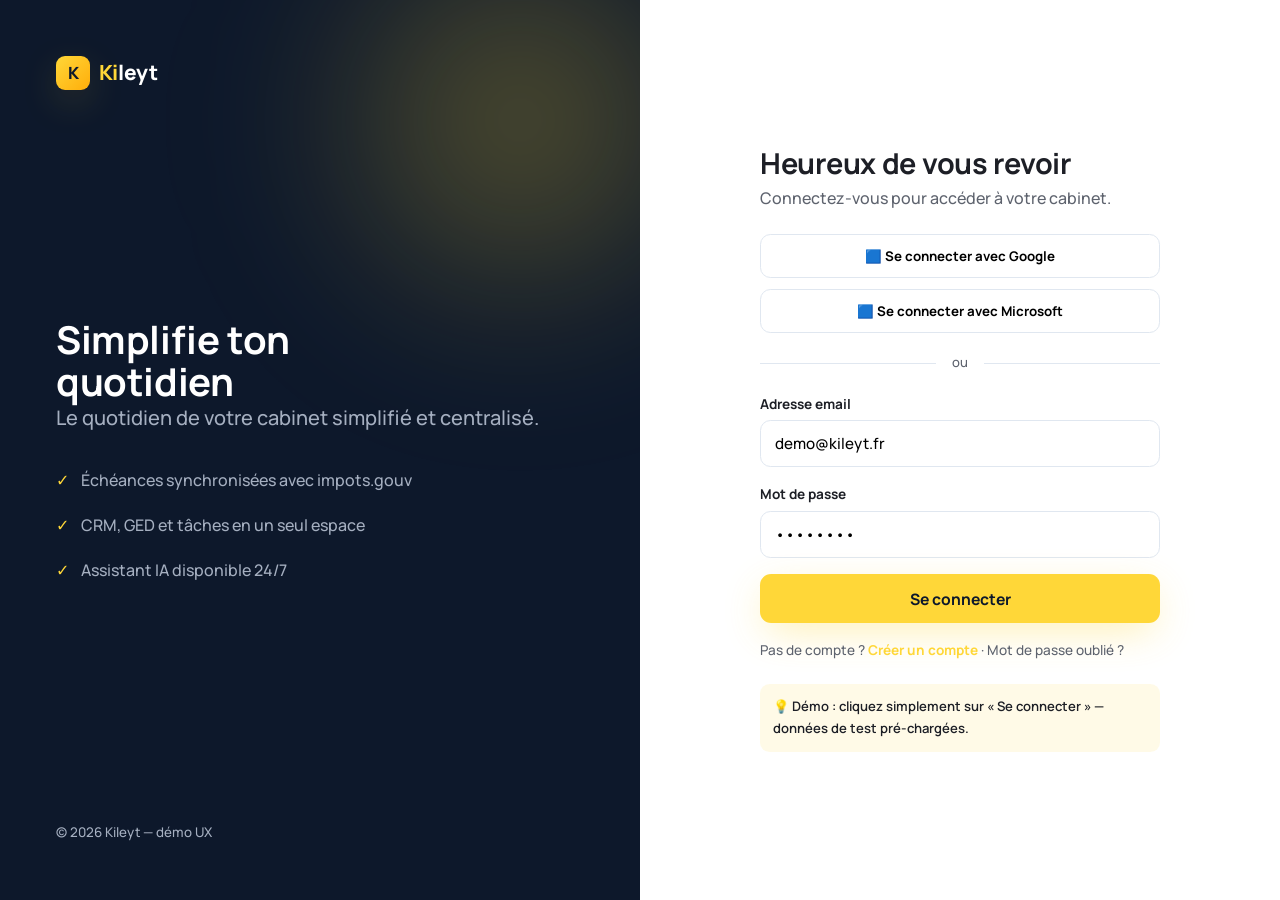
==== app/index.html @ 23850475 "Kileyt — clone UX statique de Teradion (rebrand Kileyt) Landing marketing complète (parallax/scroll-" ====
<!doctype html>
<html lang="fr">
<head>
<meta charset="utf-8">
<meta name="viewport" content="width=device-width,initial-scale=1">
<title>Kileyt — Application</title>
<link rel="icon" href="../assets/img/favicon.svg" type="image/svg+xml">
<link rel="preconnect" href="https://fonts.googleapis.com">
<link rel="preconnect" href="https://fonts.gstatic.com" crossorigin>
<link href="https://fonts.googleapis.com/css2?family=Manrope:wght@400;500;600;700;800&display=swap" rel="stylesheet">
<link rel="stylesheet" href="../assets/css/kileyt.css">
<link rel="stylesheet" href="css/app.css">
</head>
<body>
<div id="root"></div>

<!-- data + store -->
<script src="js/data.js"></script>
<script src="js/store.js"></script>
<script src="js/ai-assistant.js"></script>

<!-- screens -->
<script src="js/screens/login.js"></script>
<script src="js/screens/dashboard.js"></script>
<script src="js/screens/echeances.js"></script>
<script src="js/screens/synthese.js"></script>
<script src="js/screens/cvae.js"></script>
<script src="js/screens/bilans.js"></script>
<script src="js/screens/depot.js"></script>
<script src="js/screens/habilitations.js"></script>
<script src="js/screens/attestations.js"></script>
<script src="js/screens/crm.js"></script>
<script src="js/screens/onboarding.js"></script>
<script src="js/screens/messagerie.js"></script>
<script src="js/screens/taches.js"></script>
<script src="js/screens/ged.js"></script>
<script src="js/screens/equipes.js"></script>
<script src="js/screens/parametres.js"></script>

<!-- router last -->
<script src="js/router.js"></script>
</body>
</html>
---- assets/css/kileyt.css ----
/* ============================================================
   KILEYT — Design system (clone fidèle Teradion, rebrand Kileyt)
   Navy + Gold · Manrope · shadcn-like tokens
   ============================================================ */

/* ---------- Tokens (HSL, convention shadcn) ---------- */
:root {
  --background: 218 54% 11%;
  --foreground: 0 0% 100%;
  --card: 0 0% 100%;
  --card-foreground: 223 14% 13%;
  --popover: 0 0% 100%;
  --popover-foreground: 223 14% 13%;
  --primary: 48 100% 61%;
  --primary-foreground: 218 54% 11%;
  --secondary: 218 38% 19%;
  --secondary-foreground: 0 0% 100%;
  --muted: 216 33% 97%;
  --muted-foreground: 220 8% 40%;
  --accent: 216 100% 92%;
  --accent-foreground: 218 38% 19%;
  --accent-gold: 48 100% 90%;
  --destructive: 0 84.2% 60.2%;
  --destructive-foreground: 0 0% 100%;
  --border: 216 33% 91%;
  --input: 216 33% 91%;
  --ring: 48 100% 61%;
  --radius: .625rem;

  --sidebar-background: 218 54% 11%;
  --sidebar-foreground: 216 20% 75%;
  --sidebar-primary: 48 100% 61%;
  --sidebar-primary-foreground: 218 54% 11%;
  --sidebar-accent: 218 38% 19%;
  --sidebar-accent-foreground: 0 0% 100%;
  --sidebar-border: 218 38% 25%;
  --sidebar-ring: 48 100% 61%;

  --navy-dark: 218 54% 11%;
  --navy-light: 218 38% 19%;
  --gold: 48 100% 61%;
  --gold-pale: 48 100% 90%;
  --gray-bg: 216 33% 97%;
  --gray-card: 220 10% 96%;
  --text-dark: 223 14% 13%;
  --text-muted: 220 8% 40%;
  --text-light: 217 17% 70%;
  --blue-accent: 216 100% 92%;
  --impots-blue: 210 100% 45%;
  --impots-red: 0 75% 50%;

  /* status */
  --success: 152 56% 42%;
  --warning: 38 92% 50%;
  --danger: 0 75% 55%;
  --info: 210 100% 45%;

  --shadow-sm: 0 1px 2px rgba(13,27,46,.06);
  --shadow: 0 4px 16px rgba(13,27,46,.08);
  --shadow-lg: 0 18px 50px -12px rgba(13,27,46,.22);
  --shadow-gold: 0 12px 40px -8px hsl(48 100% 61% / .45);
  --maxw: 1200px;
}

/* ---------- Reset ---------- */
*,*::before,*::after{box-sizing:border-box;margin:0;padding:0}
html{scroll-behavior:smooth;-webkit-text-size-adjust:100%}
body{
  font-family:"Manrope",system-ui,-apple-system,"Segoe UI",sans-serif;
  color:hsl(var(--text-dark));
  background:hsl(var(--gray-bg));
  line-height:1.62;
  font-weight:500;            /* texte plein, « épais » et lisible */
  font-style:normal;          /* jamais d'italique */
  -webkit-font-smoothing:antialiased;
  text-rendering:optimizeLegibility;
  overflow-x:hidden;
}
/* jamais d'italique nulle part */
i,em,blockquote,cite,.lead,p{font-style:normal}
img{max-width:100%;display:block}
a{color:inherit;text-decoration:none}
button{font-family:inherit;cursor:pointer;border:none;background:none}
ul{list-style:none}
:focus-visible{outline:2px solid hsl(var(--gold));outline-offset:2px;border-radius:4px}
::selection{background:hsl(var(--gold)/.35)}

/* ---------- Typo ---------- */
h1,h2,h3,h4{font-weight:800;line-height:1.08;letter-spacing:-.02em;color:hsl(var(--text-dark))}
h1{font-size:clamp(2.6rem,6vw,4.5rem)}
h2{font-size:clamp(2rem,4vw,3rem);font-weight:700;letter-spacing:-.01em}
h3{font-size:1.25rem;font-weight:700}
.eyebrow{
  font-size:.78rem;font-weight:700;letter-spacing:.14em;text-transform:uppercase;
  color:hsl(var(--gold));
}
.muted{color:hsl(var(--text-muted))}
.lead{font-size:clamp(1.05rem,1.6vw,1.25rem);color:hsl(var(--text-muted));line-height:1.6}
.gold-text{color:hsl(var(--gold))}
.container{max-width:var(--maxw);margin:0 auto;padding:0 24px}
.center{text-align:center}

/* ---------- Buttons ---------- */
.btn{
  display:inline-flex;align-items:center;justify-content:center;gap:.5rem;
  font-weight:700;font-size:.98rem;padding:.85rem 1.5rem;border-radius:.7rem;
  transition:transform .18s cubic-bezier(.2,.8,.2,1),box-shadow .2s,background .2s,color .2s;
  white-space:nowrap;
}
.btn:active{transform:translateY(1px) scale(.99)}
.btn-gold{background:hsl(var(--gold));color:hsl(var(--navy-dark));box-shadow:var(--shadow-gold)}
.btn-gold:hover{transform:translateY(-2px);box-shadow:0 16px 50px -8px hsl(48 100% 61% / .6)}
.btn-ghost{color:hsl(var(--foreground));background:transparent}
.btn-ghost:hover{background:hsl(var(--foreground)/.08)}
.btn-outline{border:1.5px solid hsl(var(--border));color:hsl(var(--text-dark));background:#fff}
.btn-outline:hover{border-color:hsl(var(--gold));color:hsl(var(--text-dark));box-shadow:var(--shadow)}
.btn-navy{background:hsl(var(--navy-dark));color:#fff}
.btn-navy:hover{transform:translateY(-2px);box-shadow:var(--shadow-lg)}
.btn-sm{padding:.5rem .9rem;font-size:.85rem;border-radius:.55rem}
.btn-lg{padding:1.05rem 2rem;font-size:1.05rem}

/* ---------- Badges / pills ---------- */
.pill{display:inline-flex;align-items:center;gap:.45rem;padding:.4rem .85rem;border-radius:999px;font-size:.82rem;font-weight:600}
.pill-glass{background:hsl(var(--foreground)/.07);border:1px solid hsl(var(--foreground)/.12);color:hsl(var(--text-light));backdrop-filter:blur(8px)}
.badge{display:inline-flex;align-items:center;gap:.35rem;padding:.2rem .6rem;border-radius:.45rem;font-size:.72rem;font-weight:700;letter-spacing:.02em}
.badge-tva{background:hsl(210 100% 45%/.12);color:hsl(210 100% 38%)}
.badge-is{background:hsl(270 60% 55%/.14);color:hsl(270 50% 48%)}
.badge-cfe{background:hsl(28 90% 50%/.14);color:hsl(28 85% 42%)}
.badge-cvae{background:hsl(330 70% 55%/.12);color:hsl(330 60% 48%)}
.badge-bilan{background:hsl(152 56% 42%/.14);color:hsl(152 56% 32%)}
.badge-success{background:hsl(var(--success)/.14);color:hsl(var(--success))}
.badge-warning{background:hsl(var(--warning)/.16);color:hsl(38 92% 38%)}
.badge-danger{background:hsl(var(--danger)/.13);color:hsl(var(--danger))}
.badge-muted{background:hsl(var(--muted-foreground)/.12);color:hsl(var(--text-muted))}

/* ---------- Cards ---------- */
.card{background:hsl(var(--card));border:1px solid hsl(var(--border));border-radius:1rem;box-shadow:var(--shadow-sm)}
.card-pad{padding:1.5rem}
.surface{background:#fff;border:1px solid hsl(var(--border));border-radius:1.1rem;box-shadow:var(--shadow)}

/* ============================================================
   MARKETING — header / hero / sections
   ============================================================ */
.site-header{
  position:sticky;top:0;z-index:60;
  background:hsl(var(--navy-dark)/.82);backdrop-filter:saturate(140%) blur(14px);
  border-bottom:1px solid hsl(var(--foreground)/.07);
}
.site-header.scrolled{background:hsl(var(--navy-dark)/.96);box-shadow:0 8px 30px -10px rgba(0,0,0,.5)}
.nav{display:flex;align-items:center;justify-content:space-between;height:72px;max-width:var(--maxw);margin:0 auto;padding:0 24px}
.nav-links{display:flex;align-items:center;gap:2rem}
.nav-links a,.nav-links button{color:hsl(var(--text-light));font-weight:600;font-size:.95rem;transition:color .2s}
.nav-links a:hover,.nav-links button:hover{color:#fff}
.nav-actions{display:flex;align-items:center;gap:1rem}

/* logo */
.logo{display:inline-flex;align-items:center;gap:.55rem;font-weight:800;font-size:1.3rem;letter-spacing:-.02em;color:#fff}
.logo-mark{
  width:34px;height:34px;border-radius:9px;display:grid;place-items:center;
  background:linear-gradient(135deg,hsl(48 100% 61%),hsl(40 100% 52%));
  color:hsl(var(--navy-dark));font-weight:900;font-size:1.05rem;box-shadow:var(--shadow-gold)
}
.logo .lo-accent{color:hsl(var(--gold))}

/* hero */
.hero{position:relative;background:hsl(var(--navy-dark));color:#fff;overflow:hidden;padding:clamp(4rem,9vw,7.5rem) 0 clamp(3rem,7vw,5rem)}
.hero-bg{position:absolute;inset:0;z-index:0;pointer-events:none}
.hero-bg .glow{position:absolute;border-radius:50%;filter:blur(90px);opacity:.5}
.glow-gold{width:520px;height:520px;background:radial-gradient(circle,hsl(48 100% 61%/.5),transparent 70%);top:-120px;right:-80px}
.glow-blue{width:560px;height:560px;background:radial-gradient(circle,hsl(216 90% 55%/.4),transparent 70%);bottom:-180px;left:-120px}
.hero-grid{position:absolute;inset:0;background-image:linear-gradient(hsl(var(--foreground)/.04) 1px,transparent 1px),linear-gradient(90deg,hsl(var(--foreground)/.04) 1px,transparent 1px);background-size:46px 46px;mask-image:radial-gradient(ellipse 80% 60% at 50% 0,#000,transparent 75%)}
.hero .container{position:relative;z-index:2;text-align:center}
.hero h1{color:#fff;max-width:14ch;margin:0 auto 1.4rem}
.hero h1 .gold-text{display:block}
.hero-pills{display:flex;gap:.8rem;justify-content:center;flex-wrap:wrap;margin-bottom:2rem}
.avatars{display:inline-flex;align-items:center}
.avatars span{width:24px;height:24px;border-radius:50%;border:2px solid hsl(var(--navy-dark));display:grid;place-items:center;font-size:.6rem;font-weight:800;color:#fff;margin-left:-8px}
.avatars span:first-child{margin-left:0}
.hero .lead{max-width:46ch;margin:0 auto 2.2rem;color:hsl(var(--text-light))}
.hero-cta{display:flex;gap:1rem;justify-content:center;flex-wrap:wrap}

/* hero product mock */
.hero-mock{position:relative;z-index:2;max-width:980px;margin:3.5rem auto 0;border-radius:14px;overflow:hidden;border:1px solid hsl(var(--foreground)/.12);box-shadow:0 40px 90px -30px rgba(0,0,0,.8);background:#fff}
.float-chip{position:absolute;z-index:3;background:#fff;color:hsl(var(--text-dark));border-radius:12px;padding:.7rem 1rem;box-shadow:var(--shadow-lg);font-weight:700;font-size:.85rem;display:flex;align-items:center;gap:.5rem}

/* sections */
.section{padding:clamp(4rem,8vw,6.5rem) 0}
.section-dark{background:hsl(var(--navy-dark));color:#fff}
.section-dark h2,.section-dark h3{color:#fff}
.section-tight{padding:clamp(3rem,5vw,4.5rem) 0}
.section-head{max-width:640px;margin:0 auto 3.2rem;text-align:center}
.section-head .lead{margin-top:.9rem}

.grid{display:grid;gap:1.5rem}
.grid-2{grid-template-columns:repeat(2,1fr)}
.grid-3{grid-template-columns:repeat(3,1fr)}
.grid-4{grid-template-columns:repeat(4,1fr)}

/* feature card */
.feat{padding:1.8rem;border-radius:1.1rem;background:#fff;border:1px solid hsl(var(--border));box-shadow:var(--shadow-sm);transition:transform .25s,box-shadow .25s,border-color .25s}
.feat:hover{transform:translateY(-6px);box-shadow:var(--shadow-lg);border-color:hsl(var(--gold)/.5)}
.feat .num{font-size:.8rem;font-weight:800;color:hsl(var(--text-light));letter-spacing:.1em}
.feat-icon{width:52px;height:52px;border-radius:13px;display:grid;place-items:center;font-size:1.4rem;margin-bottom:1.1rem;background:hsl(var(--gold)/.16);color:hsl(40 90% 38%)}
.section-dark .feat{background:hsl(var(--navy-light)/.5);border-color:hsl(var(--foreground)/.1)}
.section-dark .feat:hover{background:hsl(var(--navy-light)/.8)}
.section-dark .feat h3{color:#fff}
.section-dark .feat .feat-icon{background:hsl(var(--gold)/.18);color:hsl(var(--gold))}

/* before/after */
.ba-grid{display:grid;grid-template-columns:1fr 1fr;gap:1.5rem}
.ba-col{border-radius:1.2rem;padding:2rem}
.ba-before{background:hsl(0 40% 97%);border:1px solid hsl(0 50% 90%)}
.ba-after{background:hsl(152 45% 96%);border:1px solid hsl(152 40% 85%)}
.ba-col h3{margin-bottom:1.2rem;display:flex;align-items:center;gap:.6rem}
.ba-col li{display:flex;gap:.7rem;padding:.6rem 0;font-size:.98rem;align-items:flex-start}
.ba-before li::before{content:"✕";color:hsl(var(--danger));font-weight:900}
.ba-after li::before{content:"✓";color:hsl(var(--success));font-weight:900}

/* stats */
.stat-row{display:grid;grid-template-columns:repeat(4,1fr);gap:1.5rem;text-align:center}
.stat .n{font-size:clamp(2.2rem,4vw,3.2rem);font-weight:800;color:hsl(var(--gold));line-height:1}
.stat .l{color:hsl(var(--text-light));font-weight:600;margin-top:.4rem;font-size:.95rem}
.section:not(.section-dark) .stat .n{color:hsl(var(--navy-dark))}
.section:not(.section-dark) .stat .l{color:hsl(var(--text-muted))}

/* testimonials */
.tcard{background:#fff;border:1px solid hsl(var(--border));border-radius:1.1rem;padding:1.8rem;box-shadow:var(--shadow-sm);display:flex;flex-direction:column;gap:1.2rem}
.tcard p{font-size:1rem;color:hsl(var(--text-dark));font-style:normal;font-weight:600}
.tcard .who{display:flex;align-items:center;gap:.8rem}
.tcard .ava{width:46px;height:46px;border-radius:50%;display:grid;place-items:center;font-weight:800;color:#fff;background:hsl(var(--navy-light))}
.tcard .who b{display:block}
.tcard .who small{color:hsl(var(--text-muted))}

/* pricing */
.price-grid{display:grid;grid-template-columns:repeat(3,1fr);gap:1.5rem;align-items:stretch}
.price-card{background:#fff;border:1px solid hsl(var(--border));border-radius:1.3rem;padding:2rem;display:flex;flex-direction:column;gap:.4rem;position:relative;transition:transform .25s,box-shadow .25s}
.price-card:hover{transform:translateY(-6px);box-shadow:var(--shadow-lg)}
.price-card.featured{border:2px solid hsl(var(--gold));box-shadow:var(--shadow-gold)}
.price-card .tier{font-size:.8rem;font-weight:800;letter-spacing:.12em;color:hsl(var(--text-muted))}
.price-card .amt{font-size:2.6rem;font-weight:800;color:hsl(var(--navy-dark))}
.price-card .amt small{font-size:.9rem;font-weight:600;color:hsl(var(--text-muted))}
.ribbon{position:absolute;top:-12px;right:18px;background:hsl(var(--gold));color:hsl(var(--navy-dark));font-weight:800;font-size:.72rem;padding:.3rem .7rem;border-radius:999px}

/* footer */
.site-footer{background:hsl(var(--navy-dark));color:hsl(var(--text-light));padding:4rem 0 2rem}
.footer-grid{display:grid;grid-template-columns:1.6fr 1fr 1fr 1fr;gap:2rem}
.site-footer h4{color:hsl(var(--text-light));font-size:.78rem;letter-spacing:.12em;text-transform:uppercase;margin-bottom:1rem;font-weight:700}
.site-footer a{display:block;padding:.3rem 0;color:hsl(var(--text-light));font-size:.92rem;transition:color .2s}
.site-footer a:hover{color:#fff}
.footer-bottom{border-top:1px solid hsl(var(--foreground)/.1);margin-top:3rem;padding-top:1.5rem;text-align:center;font-size:.85rem;color:hsl(var(--text-light)/.7)}

/* faq accordion */
.faq-cat{margin-bottom:2.5rem}
.faq-cat h3{margin-bottom:1rem;color:hsl(var(--gold))}
.acc{background:#fff;border:1px solid hsl(var(--border));border-radius:.8rem;margin-bottom:.7rem;overflow:hidden}
.acc summary{padding:1.1rem 1.4rem;font-weight:700;cursor:pointer;display:flex;justify-content:space-between;align-items:center;list-style:none;gap:1rem}
.acc summary::-webkit-details-marker{display:none}
.acc summary::after{content:"+";font-size:1.4rem;color:hsl(var(--gold));font-weight:700;transition:transform .25s}
.acc[open] summary::after{transform:rotate(45deg)}
.acc .acc-body{padding:0 1.4rem 1.2rem;color:hsl(var(--text-muted));line-height:1.7}

/* integrations strip */
.logos-strip{display:flex;gap:2.5rem;justify-content:center;align-items:center;flex-wrap:wrap;opacity:.9}
.logo-chip{display:flex;align-items:center;gap:.6rem;font-weight:800;color:hsl(var(--text-light));font-size:1.1rem}

/* ============================================================
   SCROLL ANIMATIONS
   ============================================================ */
.reveal{opacity:0;transform:translateY(34px);transition:opacity .7s cubic-bezier(.2,.7,.2,1),transform .7s cubic-bezier(.2,.7,.2,1)}
.reveal.in{opacity:1;transform:none}
.reveal.d1{transition-delay:.08s}.reveal.d2{transition-delay:.16s}.reveal.d3{transition-delay:.24s}.reveal.d4{transition-delay:.32s}
.reveal-scale{opacity:0;transform:scale(.94);transition:opacity .7s,transform .7s}
.reveal-scale.in{opacity:1;transform:none}
@media (prefers-reduced-motion:reduce){
  .reveal,.reveal-scale{opacity:1!important;transform:none!important;transition:none}
  html{scroll-behavior:auto}
}
.parallax{will-change:transform}
.float-anim{animation:floaty 6s ease-in-out infinite}
@keyframes floaty{0%,100%{transform:translateY(0)}50%{transform:translateY(-12px)}}

/* ============================================================
   RESPONSIVE (marketing)
   ============================================================ */
@media (max-width:900px){
  .grid-3,.grid-4,.price-grid,.footer-grid,.stat-row{grid-template-columns:repeat(2,1fr)}
  .ba-grid{grid-template-columns:1fr}
  .nav-links{display:none}
}
@media (max-width:560px){
  .grid-2,.grid-3,.grid-4,.price-grid,.stat-row{grid-template-columns:1fr}
  .footer-grid{grid-template-columns:1fr 1fr}
}
---- app/css/app.css ----
/* KILEYT — app shell styles (sidebar + topbar + screens) */

/* ---------- Login ---------- */
.login-wrap{min-height:100vh;display:grid;grid-template-columns:1fr 1fr}
.login-aside{background:hsl(var(--navy-dark));color:#fff;padding:3.5rem;display:flex;flex-direction:column;justify-content:space-between;position:relative;overflow:hidden}
.login-aside .glow{position:absolute;width:480px;height:480px;border-radius:50%;background:radial-gradient(circle,hsl(48 100% 61%/.35),transparent 70%);filter:blur(80px);top:-120px;right:-120px}
.login-aside h2{color:#fff;font-size:2.4rem;max-width:14ch;position:relative}
.login-aside .lead{color:hsl(var(--text-light));position:relative}
.login-feat{display:flex;gap:.7rem;align-items:center;padding:.6rem 0;color:hsl(var(--text-light));position:relative}
.login-feat::before{content:"✓";color:hsl(var(--gold));font-weight:900}
.login-main{display:flex;align-items:center;justify-content:center;padding:2rem;background:#fff}
.login-card{width:100%;max-width:400px}
.login-card h2{font-size:1.8rem;margin-bottom:.4rem}
.field{margin-bottom:1rem}
.field label{display:block;font-size:.85rem;font-weight:700;margin-bottom:.35rem}
.field input,.field select,.field textarea{width:100%;padding:.75rem .9rem;border:1.5px solid hsl(var(--input));border-radius:.65rem;font-family:inherit;font-size:.95rem;font-weight:500;background:#fff;transition:border-color .2s,box-shadow .2s}
.field input:focus,.field select:focus,.field textarea:focus{outline:none;border-color:hsl(var(--gold));box-shadow:0 0 0 3px hsl(var(--gold)/.2)}
.oauth-btn{width:100%;display:flex;align-items:center;justify-content:center;gap:.6rem;padding:.75rem;border:1.5px solid hsl(var(--border));border-radius:.65rem;font-weight:700;margin-bottom:.7rem;background:#fff;transition:background .2s}
.oauth-btn:hover{background:hsl(var(--muted))}
.divider{display:flex;align-items:center;gap:1rem;color:hsl(var(--text-muted));font-size:.82rem;margin:1.2rem 0}
.divider::before,.divider::after{content:"";flex:1;height:1px;background:hsl(var(--border))}

/* ---------- App layout ---------- */
.app{display:grid;grid-template-columns:248px 1fr;min-height:100vh;background:hsl(var(--gray-bg))}
.sidebar{background:hsl(var(--sidebar-background));color:hsl(var(--sidebar-foreground));display:flex;flex-direction:column;position:sticky;top:0;height:100vh;overflow-y:auto}
.sidebar .brand{display:flex;align-items:center;gap:.55rem;padding:1.2rem 1.2rem;color:#fff;font-weight:800;font-size:1.2rem}
.sidebar nav{padding:.5rem .7rem;flex:1}
.nav-section{font-size:.68rem;letter-spacing:.12em;text-transform:uppercase;color:hsl(var(--sidebar-foreground)/.6);padding:1rem .8rem .4rem;font-weight:700}
.nav-item{display:flex;align-items:center;gap:.7rem;padding:.6rem .8rem;border-radius:.6rem;color:hsl(var(--sidebar-foreground));font-weight:600;font-size:.9rem;cursor:pointer;transition:background .15s,color .15s;margin-bottom:2px}
.nav-item .ico{width:20px;text-align:center;flex:none}
.nav-item:hover{background:hsl(var(--sidebar-accent));color:#fff}
.nav-item.active{background:hsl(var(--gold)/.15);color:hsl(var(--gold))}
.nav-item .count{margin-left:auto;background:hsl(var(--gold));color:hsl(var(--navy-dark));font-size:.68rem;font-weight:800;padding:.05rem .4rem;border-radius:999px}
.sidebar .side-foot{padding:1rem;border-top:1px solid hsl(var(--sidebar-border));display:flex;align-items:center;gap:.6rem}
.sidebar .side-foot .ava{width:36px;height:36px;border-radius:50%;background:hsl(var(--gold));color:hsl(var(--navy-dark));display:grid;place-items:center;font-weight:800}

.main{display:flex;flex-direction:column;min-width:0}
.topbar{position:sticky;top:0;z-index:30;background:hsl(0 0% 100%/.9);backdrop-filter:blur(10px);border-bottom:1px solid hsl(var(--border));display:flex;align-items:center;gap:1rem;padding:.9rem 1.6rem}
.topbar h1{font-size:1.3rem}
.topbar .search{flex:1;max-width:420px;position:relative}
.topbar .search input{width:100%;padding:.55rem .9rem .55rem 2.2rem;border:1.5px solid hsl(var(--input));border-radius:.6rem;font-family:inherit;font-weight:500;background:hsl(var(--muted))}
.topbar .search::before{content:"🔍";position:absolute;left:.7rem;top:50%;transform:translateY(-50%);font-size:.8rem;opacity:.5}
.topbar .tb-actions{margin-left:auto;display:flex;align-items:center;gap:.6rem}
.icon-btn{width:38px;height:38px;border-radius:.6rem;display:grid;place-items:center;background:hsl(var(--muted));font-size:1rem;position:relative;transition:background .2s}
.icon-btn:hover{background:hsl(var(--accent))}
.icon-btn .dot{position:absolute;top:7px;right:8px;width:8px;height:8px;border-radius:50%;background:hsl(var(--danger));border:2px solid #fff}
.screen{padding:1.6rem;animation:fadein .35s ease}
@keyframes fadein{from{opacity:0;transform:translateY(8px)}to{opacity:1;transform:none}}

/* ---------- KPI cards ---------- */
.kpi-grid{display:grid;grid-template-columns:repeat(4,1fr);gap:1rem;margin-bottom:1.5rem}
.kpi{background:#fff;border:1px solid hsl(var(--border));border-radius:1rem;padding:1.2rem;display:flex;gap:.9rem;align-items:center;box-shadow:var(--shadow-sm);transition:transform .2s,box-shadow .2s}
.kpi:hover{transform:translateY(-3px);box-shadow:var(--shadow)}
.kpi .ki{width:46px;height:46px;border-radius:12px;display:grid;place-items:center;font-size:1.3rem;flex:none}
.kpi b{font-size:1.7rem;display:block;line-height:1.1;color:hsl(var(--navy-dark))}
.kpi small{color:hsl(var(--text-muted));font-weight:600}
.ki-gold{background:hsl(var(--gold)/.16)}.ki-blue{background:hsl(210 100% 45%/.12)}.ki-green{background:hsl(152 56% 42%/.14)}.ki-red{background:hsl(0 75% 55%/.12)}.ki-purple{background:hsl(270 60% 55%/.14)}

/* ---------- Panels / tables ---------- */
.panel{background:#fff;border:1px solid hsl(var(--border));border-radius:1rem;box-shadow:var(--shadow-sm);overflow:hidden;margin-bottom:1.5rem}
.panel-head{display:flex;align-items:center;gap:.8rem;padding:1rem 1.2rem;border-bottom:1px solid hsl(var(--border))}
.panel-head h3{font-size:1.05rem}
.panel-head .right{margin-left:auto;display:flex;gap:.5rem;align-items:center}
.panel-body{padding:1.2rem}
table.kt{width:100%;border-collapse:collapse;font-size:.9rem}
table.kt th{text-align:left;font-size:.72rem;letter-spacing:.06em;text-transform:uppercase;color:hsl(var(--text-muted));font-weight:700;padding:.7rem 1.2rem;border-bottom:1px solid hsl(var(--border))}
table.kt td{padding:.8rem 1.2rem;border-bottom:1px solid hsl(var(--border));font-weight:500}
table.kt tr:last-child td{border-bottom:none}
table.kt tbody tr{transition:background .15s}
table.kt tbody tr:hover{background:hsl(var(--muted))}
.dossier-cell{display:flex;align-items:center;gap:.6rem;font-weight:700}
.ava-sm{width:30px;height:30px;border-radius:50%;display:grid;place-items:center;font-size:.72rem;font-weight:800;color:#fff;flex:none}

/* ---------- Filters / chips ---------- */
.chips{display:flex;gap:.5rem;flex-wrap:wrap;align-items:center}
.chip{padding:.4rem .85rem;border-radius:999px;font-size:.82rem;font-weight:700;background:hsl(var(--muted));color:hsl(var(--text-muted));cursor:pointer;border:1.5px solid transparent;transition:all .15s}
.chip:hover{background:hsl(var(--accent))}
.chip.on{background:hsl(var(--navy-dark));color:#fff}
.seg{display:inline-flex;background:hsl(var(--muted));border-radius:.6rem;padding:3px}
.seg button{padding:.4rem .9rem;border-radius:.45rem;font-weight:700;font-size:.85rem;color:hsl(var(--text-muted))}
.seg button.on{background:#fff;color:hsl(var(--navy-dark));box-shadow:var(--shadow-sm)}

/* ---------- Kanban ---------- */
.kanban{display:grid;grid-template-columns:repeat(var(--cols,4),1fr);gap:1rem;align-items:start}
.kan-col{background:hsl(var(--muted));border-radius:.9rem;padding:.8rem}
.kan-col h4{font-size:.85rem;display:flex;align-items:center;gap:.5rem;margin-bottom:.8rem;color:hsl(var(--text-dark))}
.kan-col h4 .n{margin-left:auto;background:#fff;border-radius:999px;padding:.05rem .5rem;font-size:.72rem}
.kan-card{background:#fff;border:1px solid hsl(var(--border));border-radius:.7rem;padding:.8rem;margin-bottom:.6rem;box-shadow:var(--shadow-sm);cursor:grab;transition:transform .15s,box-shadow .15s}
.kan-card:hover{transform:translateY(-2px);box-shadow:var(--shadow)}
.kan-card.dragging{opacity:.5}
.kan-col.drop{outline:2px dashed hsl(var(--gold));outline-offset:-4px}
.kan-card .meta{display:flex;align-items:center;gap:.4rem;margin-top:.6rem;font-size:.75rem;color:hsl(var(--text-muted))}

/* ---------- Bars / charts ---------- */
.bar-track{background:hsl(var(--muted));border-radius:999px;height:8px;overflow:hidden}
.bar-fill{height:100%;border-radius:999px;background:hsl(var(--gold))}
.vbars{display:flex;align-items:flex-end;gap:.5rem;height:140px}
.vbar{flex:1;border-radius:6px 6px 0 0;background:hsl(var(--navy-light));position:relative;transition:height .8s cubic-bezier(.2,.8,.2,1)}
.vbar .v{position:absolute;top:-1.3rem;left:0;right:0;text-align:center;font-size:.72rem;font-weight:700}

/* ---------- progress donut ---------- */
.donut{--p:0;width:120px;height:120px;border-radius:50%;background:conic-gradient(hsl(var(--gold)) calc(var(--p)*1%),hsl(var(--muted)) 0);display:grid;place-items:center}
.donut::after{content:attr(data-label);width:84px;height:84px;background:#fff;border-radius:50%;display:grid;place-items:center;font-weight:800;font-size:1.2rem}

/* ---------- AI widget ---------- */
.ai-fab{position:fixed;bottom:24px;right:24px;width:58px;height:58px;border-radius:50%;background:hsl(var(--gold));color:hsl(var(--navy-dark));display:grid;place-items:center;font-size:1.5rem;box-shadow:var(--shadow-gold);z-index:80;transition:transform .2s}
.ai-fab:hover{transform:scale(1.08)}
.ai-panel{position:fixed;bottom:94px;right:24px;width:380px;max-width:calc(100vw - 32px);height:520px;max-height:calc(100vh - 130px);background:#fff;border-radius:1.2rem;box-shadow:var(--shadow-lg);z-index:80;display:none;flex-direction:column;overflow:hidden;border:1px solid hsl(var(--border))}
.ai-panel.open{display:flex;animation:fadein .25s ease}
.ai-top{background:hsl(var(--navy-dark));color:#fff;padding:1rem 1.2rem;display:flex;align-items:center;gap:.7rem}
.ai-top .av{width:38px;height:38px;border-radius:10px;background:hsl(var(--gold));color:hsl(var(--navy-dark));display:grid;place-items:center;font-weight:800}
.ai-msgs{flex:1;overflow-y:auto;padding:1.1rem;display:flex;flex-direction:column;gap:.7rem;background:hsl(var(--gray-bg))}
.ai-b{padding:.65rem .9rem;border-radius:13px;font-size:.88rem;max-width:88%;font-weight:500}
.ai-b.me{background:hsl(var(--gold));color:hsl(var(--navy-dark));margin-left:auto;font-weight:600}
.ai-b.ai{background:#fff;border:1px solid hsl(var(--border));color:hsl(var(--text-dark))}
.ai-quick{display:flex;gap:.4rem;flex-wrap:wrap;padding:.6rem .8rem;border-top:1px solid hsl(var(--border));background:#fff}
.ai-quick button{font-size:.76rem;padding:.35rem .6rem;border-radius:999px;background:hsl(var(--muted));font-weight:700;color:hsl(var(--text-muted))}
.ai-input{display:flex;gap:.5rem;padding:.8rem;border-top:1px solid hsl(var(--border));background:#fff}
.ai-input input{flex:1;border:1.5px solid hsl(var(--input));border-radius:.6rem;padding:.6rem .8rem;font-family:inherit;font-weight:500}

/* ---------- misc ---------- */
.row-flex{display:flex;gap:1.5rem}
.col-2{display:grid;grid-template-columns:2fr 1fr;gap:1.5rem}
.empty{text-align:center;padding:3rem;color:hsl(var(--text-muted))}
.toast{position:fixed;bottom:24px;left:50%;transform:translateX(-50%) translateY(20px);background:hsl(var(--navy-dark));color:#fff;padding:.8rem 1.3rem;border-radius:.7rem;box-shadow:var(--shadow-lg);z-index:120;opacity:0;transition:all .3s;font-weight:600}
.toast.show{opacity:1;transform:translateX(-50%) translateY(0)}
.cal{display:grid;grid-template-columns:repeat(7,1fr);gap:4px}
.cal .d{aspect-ratio:1;border-radius:.5rem;display:flex;flex-direction:column;align-items:center;justify-content:center;font-size:.8rem;font-weight:600;background:hsl(var(--muted));position:relative}
.cal .d.has{background:hsl(var(--gold)/.18);color:hsl(40 90% 32%);font-weight:800}
.cal .d.today{outline:2px solid hsl(var(--navy-dark))}
.cal .dh{text-align:center;font-size:.7rem;color:hsl(var(--text-muted));font-weight:700;padding-bottom:.3rem}

/* responsive app */
.mobile-only{display:none}
@media(max-width:900px){
  .app{grid-template-columns:1fr}
  .sidebar{position:fixed;left:-260px;width:248px;z-index:90;transition:left .25s}
  .sidebar.open{left:0;box-shadow:var(--shadow-lg)}
  .kpi-grid{grid-template-columns:repeat(2,1fr)}
  .kanban{grid-template-columns:1fr;--cols:1}
  .col-2{grid-template-columns:1fr}
  .login-wrap{grid-template-columns:1fr}
  .login-aside{display:none}
  .mobile-only{display:grid}
}
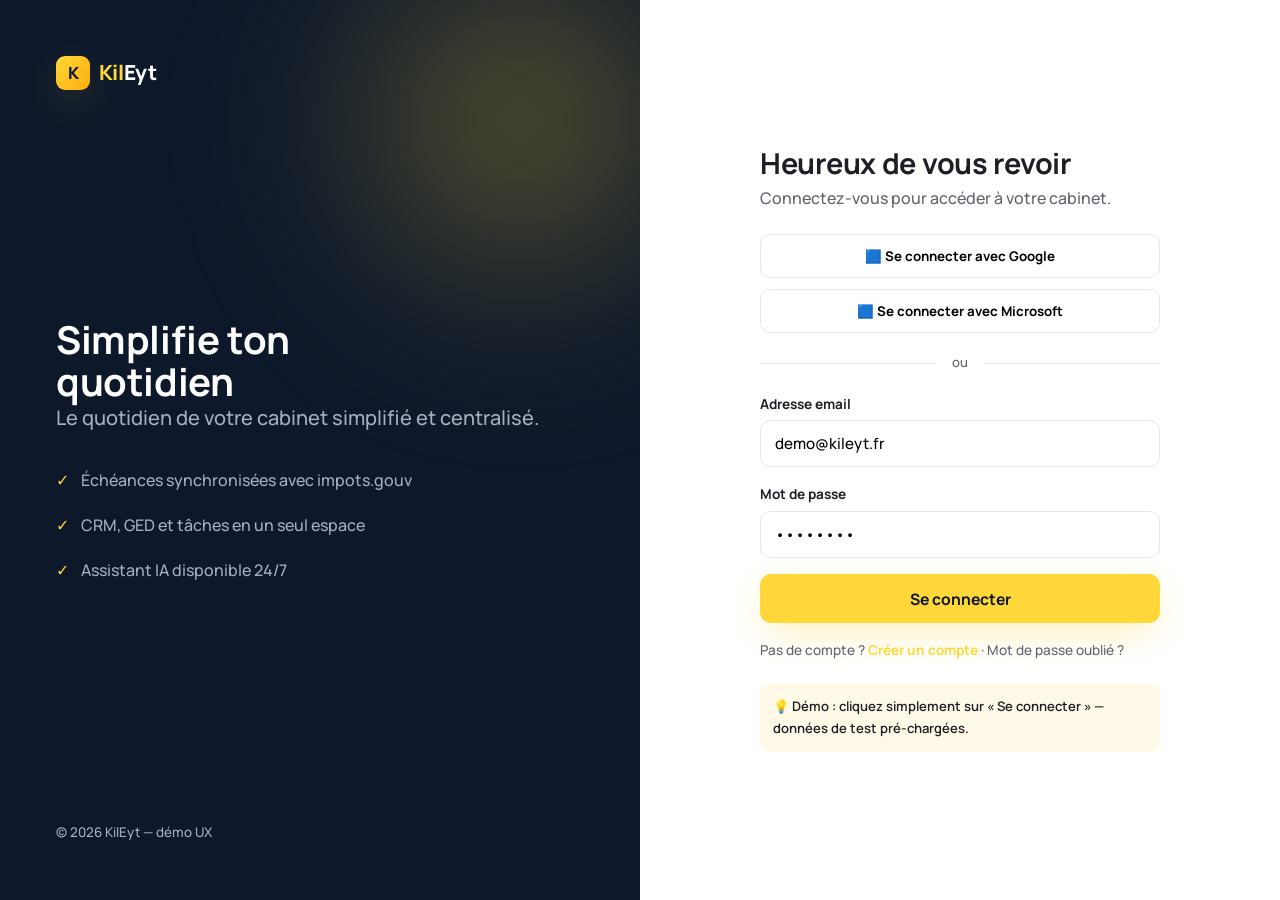
==== commit 9b4547b2: "Fiches dossiers + import de pièce avec analyse IA ; rebrand KilEyt - Nouvel onglet Dossiers (liste c" ====
--- a/app/index.html
+++ b/app/index.html
@@ -3,7 +3,7 @@
 <head>
 <meta charset="utf-8">
 <meta name="viewport" content="width=device-width,initial-scale=1">
-<title>Kileyt — Application</title>
+<title>KilEyt — Application</title>
 <link rel="icon" href="../assets/img/favicon.svg" type="image/svg+xml">
 <link rel="preconnect" href="https://fonts.googleapis.com">
 <link rel="preconnect" href="https://fonts.gstatic.com" crossorigin>
@@ -22,6 +22,8 @@
 <!-- screens -->
 <script src="js/screens/login.js"></script>
 <script src="js/screens/dashboard.js"></script>
+<script src="js/screens/dossiers.js"></script>
+<script src="js/screens/dossier.js"></script>
 <script src="js/screens/echeances.js"></script>
 <script src="js/screens/synthese.js"></script>
 <script src="js/screens/cvae.js"></script>
--- a/assets/css/kileyt.css
+++ b/assets/css/kileyt.css
@@ -263,6 +263,19 @@
 .logos-strip{display:flex;gap:2.5rem;justify-content:center;align-items:center;flex-wrap:wrap;opacity:.9}
 .logo-chip{display:flex;align-items:center;gap:.6rem;font-weight:800;color:hsl(var(--text-light));font-size:1.1rem}
 
+/* shared marketing helpers */
+.split{display:grid;grid-template-columns:1fr 1fr;gap:3rem;align-items:center}
+.check-list li{display:flex;gap:.7rem;align-items:flex-start;padding:.5rem 0;color:hsl(var(--text-muted))}
+.check-list li::before{content:"✓";color:hsl(var(--gold));font-weight:900;flex:none}
+.section-dark .check-list li{color:hsl(var(--text-light))}
+.nav-mobile{display:none;flex-direction:column;padding:1rem 24px;gap:.3rem;background:hsl(var(--navy-dark));border-top:1px solid hsl(var(--foreground)/.08)}
+.nav-mobile.open{display:flex}
+.nav-mobile a{color:#fff;padding:.6rem 0;font-weight:600}
+.nav-burger{font-size:1.4rem;color:#fff}
+.step{display:flex;gap:1.2rem;align-items:flex-start;padding:1.4rem;border-radius:1rem;background:#fff;border:1px solid hsl(var(--border));box-shadow:var(--shadow-sm)}
+.step .step-n{width:44px;height:44px;border-radius:12px;background:hsl(var(--navy-dark));color:hsl(var(--gold));display:grid;place-items:center;font-weight:800;flex:none}
+@media(max-width:900px){.split{grid-template-columns:1fr;gap:2rem}}
+
 /* ============================================================
    SCROLL ANIMATIONS
    ============================================================ */
--- a/app/css/app.css
+++ b/app/css/app.css
@@ -130,6 +130,24 @@
 .cal .d.today{outline:2px solid hsl(var(--navy-dark))}
 .cal .dh{text-align:center;font-size:.7rem;color:hsl(var(--text-muted));font-weight:700;padding-bottom:.3rem}
 
+/* ---------- Fiche dossier : import + analyse IA ---------- */
+.dropzone{border:2px dashed hsl(var(--border));border-radius:1rem;padding:2.2rem;text-align:center;cursor:pointer;transition:border-color .2s,background .2s;background:hsl(var(--muted)/.5)}
+.dropzone:hover{border-color:hsl(var(--gold));background:hsl(var(--gold)/.06)}
+.dropzone.drag{border-color:hsl(var(--gold));background:hsl(var(--gold)/.12)}
+.spinner{width:46px;height:46px;border-radius:50%;border:4px solid hsl(var(--muted));border-top-color:hsl(var(--gold));margin:0 auto;animation:spin .8s linear infinite}
+@keyframes spin{to{transform:rotate(360deg)}}
+.doc-pill{display:inline-flex;align-items:center;gap:.4rem;background:hsl(var(--navy-dark));color:#fff;padding:.3rem .7rem;border-radius:.5rem;font-size:.8rem;font-weight:700;max-width:300px;overflow:hidden;text-overflow:ellipsis;white-space:nowrap}
+.rep-block{border-left:4px solid hsl(var(--border));padding:.8rem 0 .8rem 1.1rem;margin-bottom:1rem}
+.rep-block h4{font-size:1rem;margin-bottom:.5rem}
+.rep-block p{font-weight:500}
+.rep-list{margin:0;padding-left:1.1rem}
+.rep-list li{padding:.3rem 0;font-weight:500;line-height:1.55}
+.rep-syn{border-color:hsl(var(--navy-light))}
+.rep-down{border-color:hsl(var(--danger));background:hsl(var(--danger)/.04)}
+.rep-up{border-color:hsl(var(--success));background:hsl(var(--success)/.05)}
+.rep-warn{border-color:hsl(var(--warning));background:hsl(var(--warning)/.06)}
+.rep-ok{border-color:hsl(var(--gold));background:hsl(var(--gold)/.07)}
+
 /* responsive app */
 .mobile-only{display:none}
 @media(max-width:900px){
